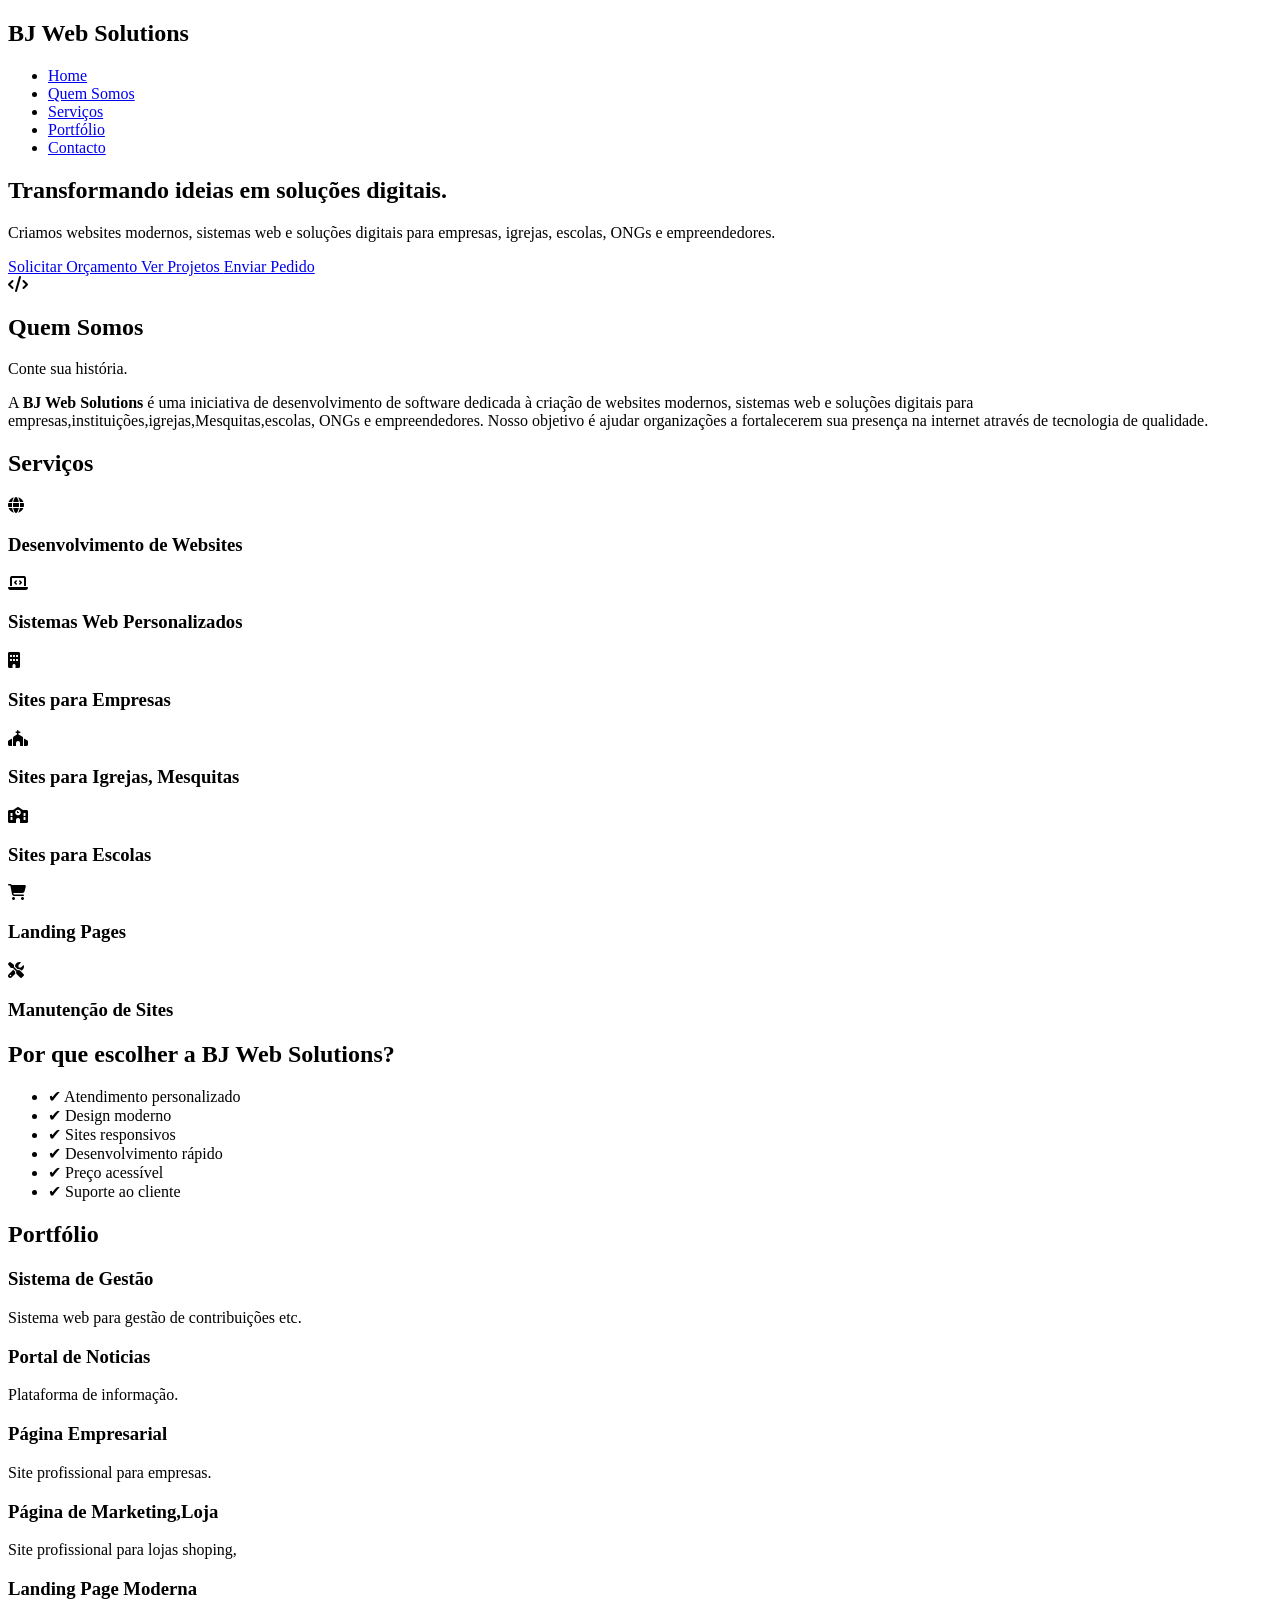
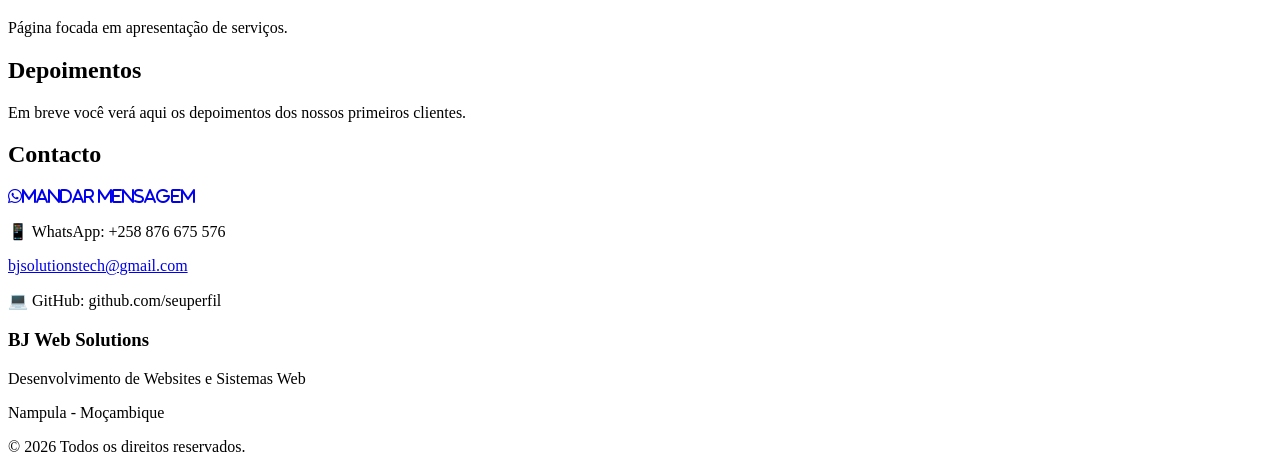
==== index.html @ 7e1ea4fd "Add files via upload" ====
<!DOCTYPE html>
<html lang="pt-MZ">
<head>
    <meta charset="UTF-8">
    <meta name="viewport" content="width=device-width, initial-scale=1.0">
    <title>BJ Web Solutions | Soluções Digitais</title>

    <link rel="stylesheet" href="../BJ-Tech/tech.chat.css">
    <link rel="stylesheet" href="https://cdnjs.cloudflare.com/ajax/libs/font-awesome/6.4.0/css/all.min.css">

</head>

<body>

<header>
    <nav>
        <h2 class="logo">BJ Web Solutions</h2>

        <ul>
            <li><a href="#home">Home</a></li>
            <li><a href="#sobre">Quem Somos</a></li>
            <li><a href="#servicos">Serviços</a></li>
            <li><a href="#portfolio">Portfólio</a></li>
            <li><a href="#contacto">Contacto</a></li>
        </ul>
    </nav>
</header>


<section id="home" class="hero">

    <div class="hero-text">

        <h1>
            Transformando ideias em
            <span>soluções digitais.</span>
        </h1>

        <p>
            Criamos websites modernos, sistemas web e soluções digitais
            para empresas, igrejas, escolas, ONGs e empreendedores.
        </p>


        <div class="buttons">
            <a href="#contacto" class="btn">
                Solicitar Orçamento
            </a>

            <a href="#portfolio" class="btn secondary">
                Ver Projetos
            </a>

            <a href="#" class="btn terciario">
                Enviar Pedido
            </a>
        </div>

    </div>


    <div class="hero-image">
        <i class="fa-solid fa-code"></i>
    </div>

</section>



<section id="sobre">

<h2>Quem Somos</h2>

<p>
Conte sua história.
</p>

<p>
A <strong>BJ Web Solutions</strong> é uma iniciativa de desenvolvimento
de software dedicada à criação de websites modernos, sistemas web e
soluções digitais para empresas,instituiç&otilde;es,igrejas,Mesquitas,escolas, ONGs e empreendedores.

Nosso objetivo é ajudar organizações a fortalecerem sua presença na
internet através de tecnologia de qualidade.
</p>

</section>




<section id="servicos">

<h2>Serviços</h2>


<div class="cards">


<div class="card">
<i class="fa-solid fa-globe"></i>
<h3>Desenvolvimento de Websites</h3>
</div>


<div class="card">
<i class="fa-solid fa-laptop-code"></i>
<h3>Sistemas Web Personalizados</h3>
</div>


<div class="card">
<i class="fa-solid fa-building"></i>
<h3>Sites para Empresas</h3>
</div>


<div class="card">
<i class="fa-solid fa-church"></i>
<h3>Sites para Igrejas, Mesquitas</h3>
</div>


<div class="card">
<i class="fa-solid fa-school"></i>
<h3>Sites para Escolas</h3>
</div>


<div class="card">
<i class="fa-solid fa-cart-shopping"></i>
<h3>Landing Pages</h3>
</div>


<div class="card">
<i class="fa-solid fa-screwdriver-wrench"></i>
<h3>Manutenção de Sites</h3>
</div>


</div>

</section>




<section id="porque">

<h2>Por que escolher a BJ Web Solutions?</h2>

<ul class="check">
<li>✔ Atendimento personalizado</li>
<li>✔ Design moderno</li>
<li>✔ Sites responsivos</li>
<li>✔ Desenvolvimento rápido</li>
<li>✔ Preço acessível</li>
<li>✔ Suporte ao cliente</li>
</ul>

</section>




<section id="portfolio">

<h2>Portfólio</h2>


<div class="cards">


<div class="card">
<h3>Sistema de Gest&atilde;o</h3>
<p>Sistema web para gestão de contribuições etc.</p>
</div>


<div class="card">
<h3>Portal de Noticias</h3>
<p>Plataforma de informação.</p>
</div>


<div class="card">
<h3>Página Empresarial</h3>
<p>Site profissional para empresas.</p>
</div>
<div class="card">
<h3>Página de Marketing,Loja</h3>
<p>Site profissional para lojas shoping,</p>
</div>

<div class="card">
<h3>Landing Page Moderna</h3>
<p>Página focada em apresentação de serviços.</p>
</div>


</div>


</section>




<section id="depoimentos">

<h2>Depoimentos</h2>

<p>
Em breve você verá aqui os depoimentos dos nossos primeiros clientes.
</p>

</section>



<section id="contacto">

<h2>Contacto</h2>
<!-- Botão WhatsApp Flutuante -->

    <a href="https://wa.me/258876675576" target="_blank" class="whatsapp-btn" title="Chat WhatsApp  "> 
    <i class="fa-brands fa-whatsapp" >Mandar Mensagem</i> 
</a>



<p>
📱 WhatsApp: +258 876 675 576
</p>

<p>
<a href=" bjsolutionstech@gmail.com"> bjsolutionstech@gmail.com</a>
</p>
<p>
💻 GitHub: github.com/seuperfil
</p>

<p>

</p>

</section>




<footer>

<h3>BJ Web Solutions</h3>

<p>
Desenvolvimento de Websites e Sistemas Web
</p>

<p>
Nampula - Moçambique
</p>

<p>
© 2026 Todos os direitos reservados.
</p>


</footer>



<script src="script.js"></script>

</body>
</html>
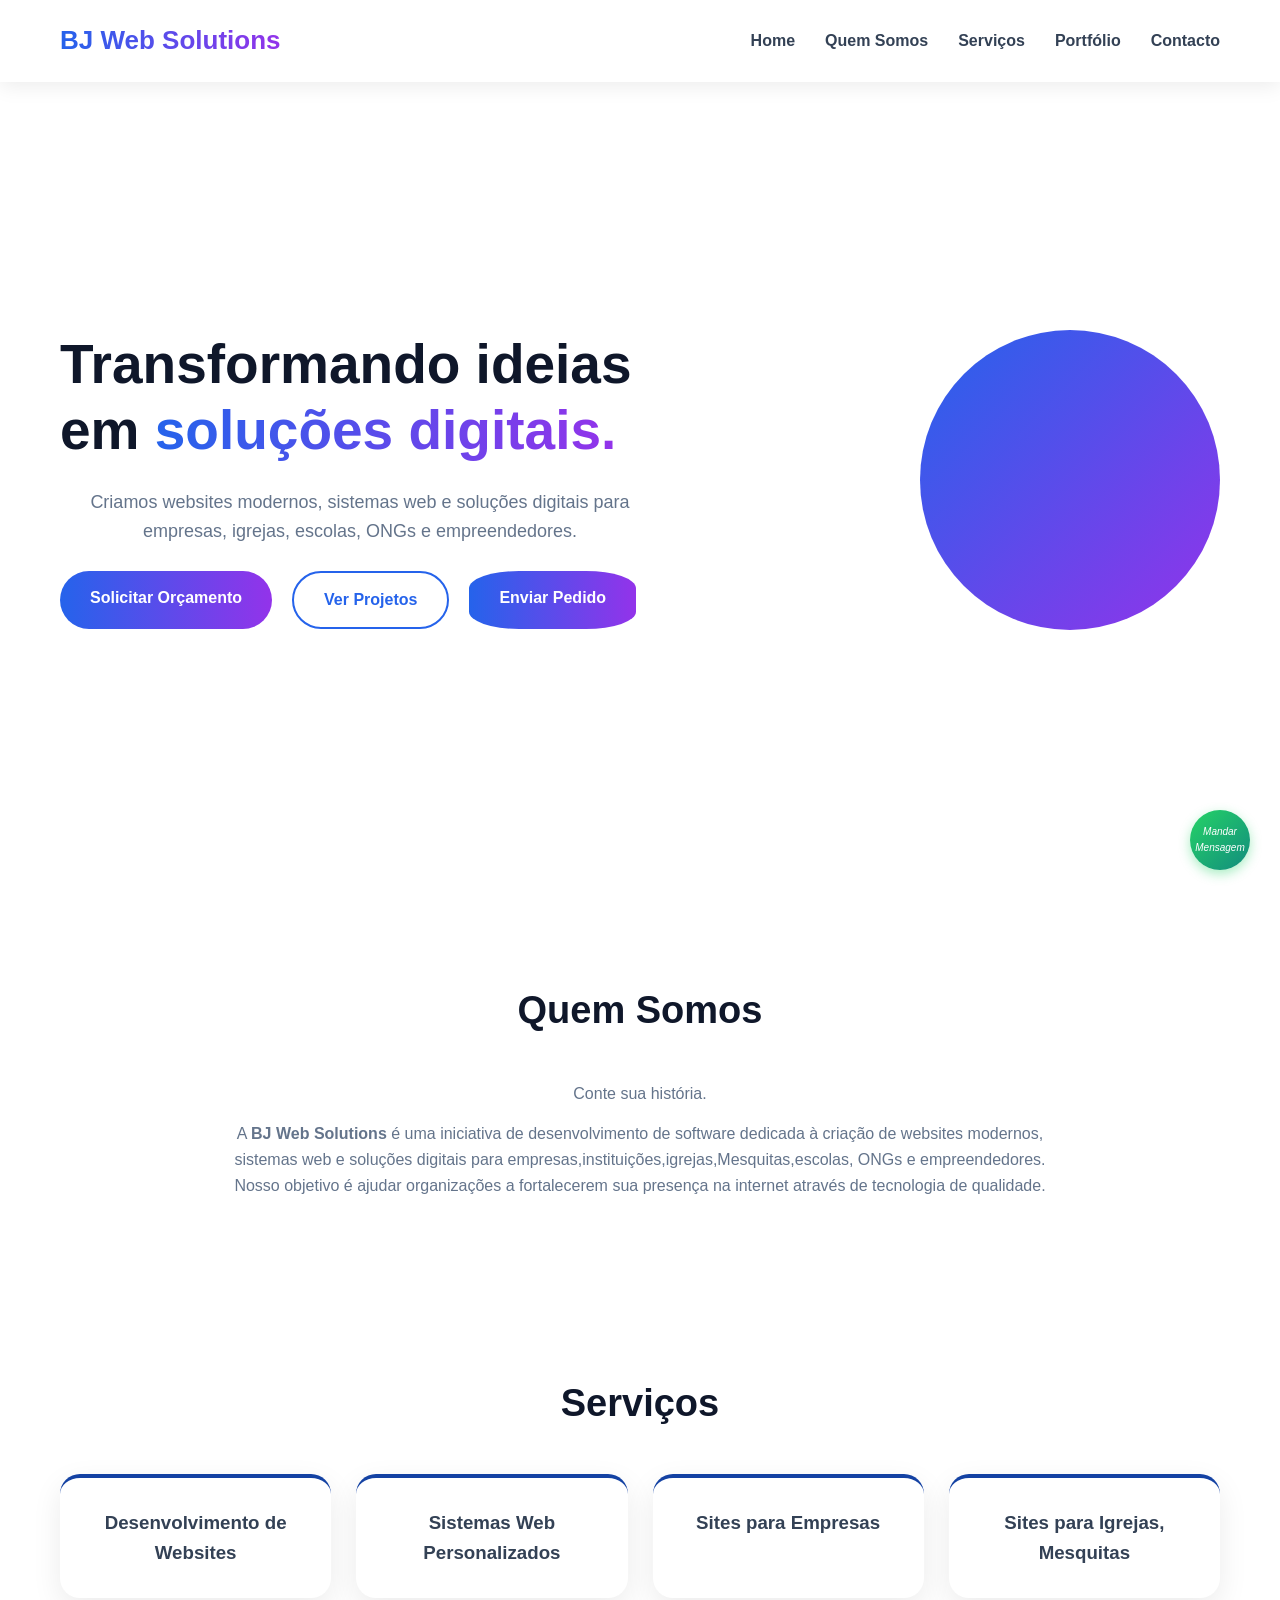
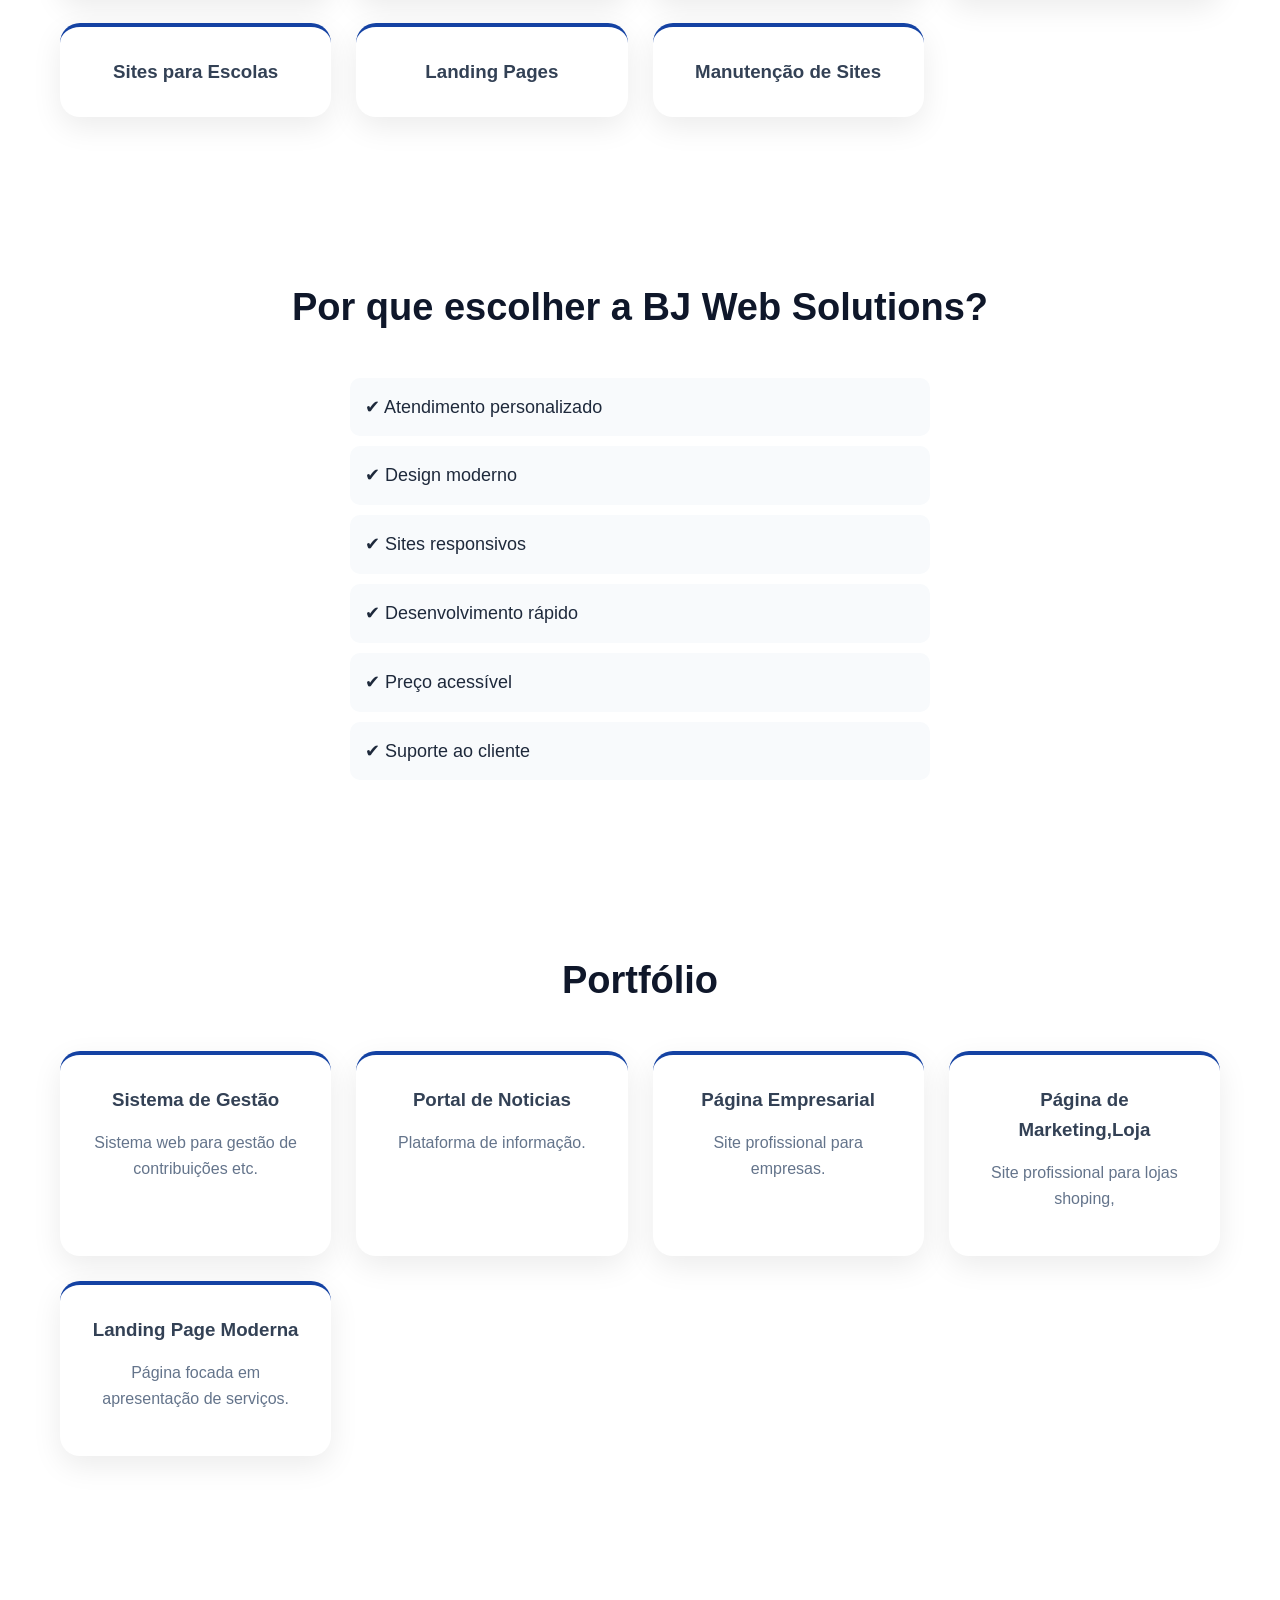
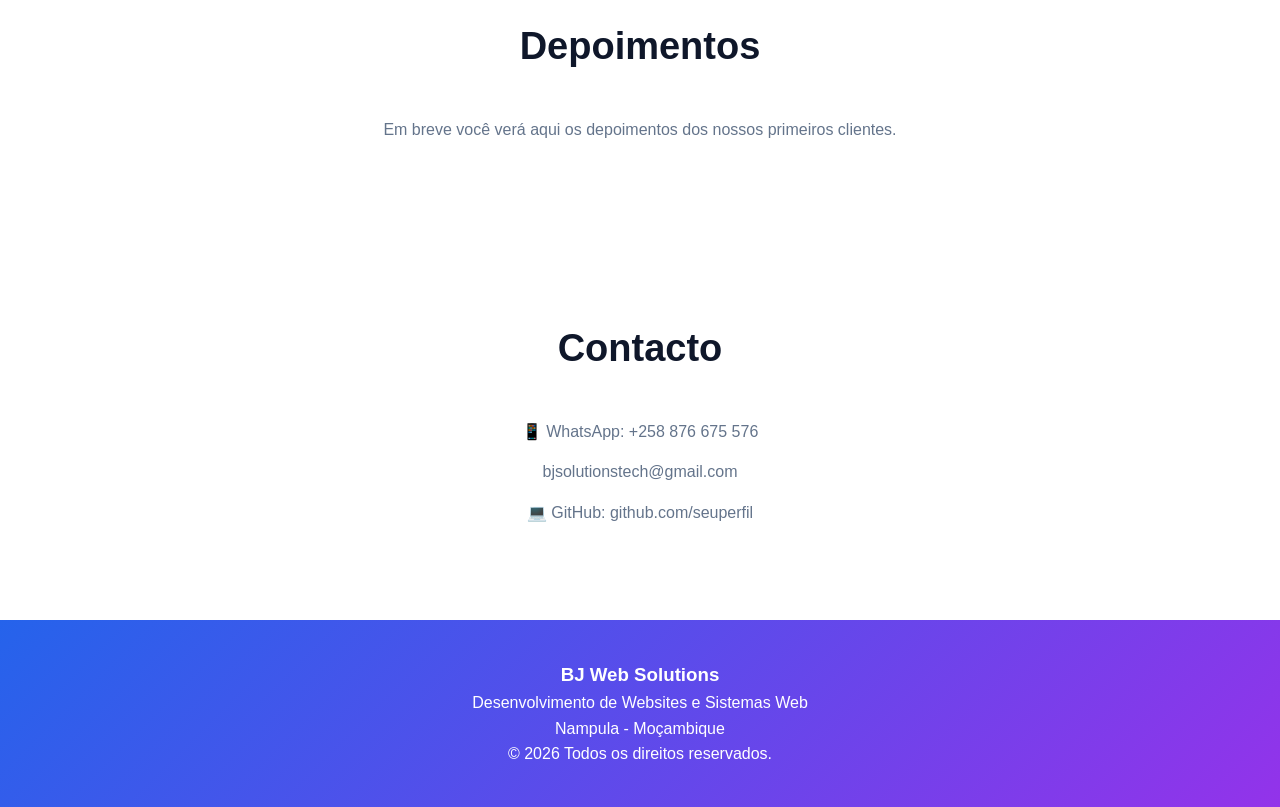
==== commit 38fc8a23: "Add files via upload" ====
--- a/index.html
+++ b/index.html
@@ -4,9 +4,627 @@
     <meta charset="UTF-8">
     <meta name="viewport" content="width=device-width, initial-scale=1.0">
     <title>BJ Web Solutions | Soluções Digitais</title>
-
-    <link rel="stylesheet" href="../BJ-Tech/tech.chat.css">
-    <link rel="stylesheet" href="https://cdnjs.cloudflare.com/ajax/libs/font-awesome/6.4.0/css/all.min.css">
+<style>
+    
+*{
+    margin:0;
+    padding:0;
+    box-sizing:border-box;
+    font-family:'Segoe UI', Arial, sans-serif;
+}
+
+
+html{
+    scroll-behavior:smooth;
+}
+
+
+body{
+    background:#ffffff;
+    color:#1e293b;
+    line-height:1.6;
+}
+
+header{
+
+    position:fixed;
+    top:0;
+    width:100%;
+    z-index:1000;
+
+    background:rgba(255,255,255,0.9);
+    backdrop-filter:blur(10px);
+
+    box-shadow:0 4px 20px rgba(0,0,0,0.08);
+
+}
+
+
+nav{
+
+    max-width:1200px;
+    margin:auto;
+
+    display:flex;
+    justify-content:space-between;
+    align-items:center;
+
+    padding:20px;
+
+}
+
+
+
+.logo{
+
+    font-size:26px;
+    font-weight:800;
+
+    background:linear-gradient(
+        90deg,
+        #2563eb,
+        #9333ea
+    );
+
+    -webkit-background-clip:text;
+    color:transparent;
+
+}
+
+
+
+nav ul{
+
+    display:flex;
+    list-style:none;
+    gap:30px;
+
+}
+
+
+nav a{
+
+    text-decoration:none;
+    color:#334155;
+    font-weight:600;
+
+    transition:.3s;
+
+}
+
+
+nav a:hover{
+
+    color:#2563eb;
+
+}
+
+.hero{
+
+    min-height:100vh;
+
+    display:flex;
+    align-items:center;
+    justify-content:space-between;
+
+    max-width:1200px;
+    margin:auto;
+
+    padding:120px 20px 60px;
+
+}
+
+
+.hero-text{
+
+    max-width:600px;
+
+    animation:slideLeft 1s ease;
+
+}
+
+
+
+.hero h1{
+
+    font-size:55px;
+    line-height:1.2;
+
+    color:#0f172a;
+
+}
+
+
+
+.hero h1 span{
+
+    background:linear-gradient(
+        90deg,
+        #2563eb,
+        #9333ea
+    );
+
+    -webkit-background-clip:text;
+    color:transparent;
+
+}
+
+
+
+.hero p{
+
+    margin:25px 0;
+
+    font-size:18px;
+
+    color:#64748b;
+
+}
+
+
+
+.buttons{
+
+    display:flex;
+    gap:20px;
+
+}
+
+
+
+.btn{
+
+    padding:14px 30px;
+
+    border-radius:30px;
+
+    background:linear-gradient(
+        90deg,
+        #2563eb,
+        #9333ea
+    );
+
+    color:white;
+
+    text-decoration:none;
+
+    font-weight:bold;
+
+    transition:.4s;
+
+}
+
+
+
+.btn:hover{
+
+    transform:translateY(-5px);
+
+    box-shadow:
+    0 15px 30px rgba(37,99,235,.35);
+
+}
+
+
+
+.secondary{
+
+    background:white;
+
+    color:#2563eb;
+
+    border:2px solid #2563eb;
+
+}
+.terciario{
+    background-color: #334155;
+    color:white;
+    border-radius: 30%;
+}
+
+
+
+.secondary:hover{
+
+    background:#2563eb;
+    color:white;
+
+}
+
+
+
+
+.hero-image{
+
+    width:300px;
+    height:300px;
+
+    border-radius:50%;
+
+    display:flex;
+    align-items:center;
+    justify-content:center;
+
+    background:
+    linear-gradient(
+        135deg,
+        #2563eb,
+        #9333ea
+    );
+
+    animation:float 3s infinite ease-in-out;
+
+}
+
+
+.hero-image i{
+
+    font-size:120px;
+    color:white;
+
+}
+
+section{
+
+    max-width:1200px;
+
+    margin:auto;
+
+    padding:80px 20px;
+
+}
+
+
+
+section h2{
+
+    text-align:center;
+
+    font-size:38px;
+
+    margin-bottom:40px;
+
+    color:#0f172a;
+
+}
+section.h2>nav>a{
+     text-align:center;
+
+    font-size:38px;
+
+    margin-bottom:40px;
+
+    color:#0f172a;
+
+}
+
+
+
+
+section p{
+
+    text-align:center;
+
+    max-width:850px;
+
+    margin:15px auto;
+
+    color:#64748b;
+
+}
+section p a{
+
+    text-align:center;
+    text-decoration: none;
+
+    max-width:850px;
+
+    margin:15px auto;
+
+    color:#64748b;
+    
+
+}
+section p a:hover{
+    transform: translateY(-4px);
+
+}
+
+.cards{
+
+    display:grid;
+
+    grid-template-columns:
+    repeat(auto-fit,minmax(250px,1fr));
+
+    gap:25px;
+
+}
+
+.card{
+
+    background:white;
+
+    padding:30px;
+
+    border-radius:20px;
+
+    text-align:center;
+
+    box-shadow:
+    0 10px 30px rgba(0,0,0,.08);
+
+    transition:.4s;
+
+    border-top:4px solid #1442a3;
+
+}
+
+
+
+.card:hover{
+
+    transform:translateY(-10px);
+
+    box-shadow:
+    0 20px 40px rgba(37,99,235,.2);
+
+}
+
+
+
+.card i{
+
+    font-size:40px;
+
+    margin-bottom:20px;
+
+    color:#2563eb;
+
+}
+
+
+
+.card h3{
+
+    color:#334155;
+
+}
+
+
+.check{
+
+    max-width:600px;
+
+    margin:auto;
+
+    list-style:none;
+
+}
+
+
+
+.check li{
+
+    padding:15px;
+
+    background:#f8fafc;
+
+    margin:10px;
+
+    border-radius:10px;
+
+    font-size:18px;
+
+}
+
+footer{
+
+    background:
+    linear-gradient(
+        135deg,
+        #2563eb,
+        #9333ea
+    );
+
+    color:white;
+
+    text-align:center;
+
+    padding:40px 20px;
+
+}
+
+
+
+footer p{
+
+    color:white;
+
+}
+
+@keyframes float{
+
+    0%,100%{
+
+        transform:translateY(0);
+
+    }
+
+
+    50%{
+
+        transform:translateY(-20px);
+
+    }
+
+}
+
+
+
+@keyframes slideLeft{
+
+    from{
+
+        opacity:0;
+        transform:translateX(-50px);
+
+    }
+    to{
+
+        opacity:1;
+        transform:translateX(0);
+
+    }
+
+}
+
+@media(max-width:850px){
+
+
+nav{
+
+    flex-direction:column;
+    gap:15px;
+
+}
+
+
+nav ul{
+
+    gap:15px;
+    flex-wrap:wrap;
+    justify-content:center;
+
+}
+
+
+
+.hero{
+
+    flex-direction:column;
+
+    text-align:center;
+
+}
+
+
+
+.hero h1{
+
+    font-size:38px;
+
+}
+
+
+
+.hero-image{
+
+    margin-top:40px;
+
+}
+
+
+
+.buttons{
+
+    justify-content:center;
+    flex-wrap:wrap;
+
+}
+
+
+}
+
+
+
+@media(max-width:500px){
+
+
+.logo{
+
+    font-size:22px;
+
+}
+
+
+nav ul{
+
+    font-size:14px;
+
+}
+
+
+
+.hero h1{
+
+    font-size:32px;
+
+}
+
+
+
+.hero-image{
+
+    width:220px;
+    height:220px;
+
+}
+
+
+.hero-image i{
+
+    font-size:80px;
+
+}
+
+
+section h2{
+
+    font-size:30px;
+
+}
+
+
+}
+
+/* Botão WhatsApp Flutuante */
+.whatsapp-btn {
+    position: fixed;
+    bottom: 30px;
+    right: 30px;
+    width: 60px;
+    height: 60px;
+    background: linear-gradient(135deg, #25d366, #128c7e);
+    border-radius: 50%;
+    display: flex;
+    align-items: center;
+    justify-content: center;
+    z-index: 999;
+    cursor: pointer;
+    text-decoration: none;
+    box-shadow: 0 4px 12px rgba(37, 211, 102, 0.4);
+    transition: all 0.3s ease;
+}
+
+.whatsapp-btn i {
+    font-size: 32px;
+    color: white;
+    font-size: 10px;
+    text-align: center;
+
+}
+
+.whatsapp-btn:hover {
+    transform: scale(1.1);
+    box-shadow: 0 6px 20px rgba(37, 211, 102, 0.6);
+    background: linear-gradient(135deg, #128c7e, #25d366);
+}
+
+.whatsapp-btn:active {
+    transform: scale(0.95);
+}
+</style>
 
 </head>
 
@@ -271,7 +889,103 @@
 
 
 
-<script src="script.js"></script>
+<script>
+const elementos = document.querySelectorAll(
+    ".card, section h2, section p, .check li"
+);
+
+
+const observer = new IntersectionObserver((entradas)=>{
+
+    entradas.forEach((entrada)=>{
+
+        if(entrada.isIntersecting){
+
+            entrada.target.classList.add("mostrar");
+
+        }
+
+    });
+
+
+},{
+    threshold:0.15
+});
+
+
+
+elementos.forEach((elemento)=>{
+
+    elemento.classList.add("animar");
+
+    observer.observe(elemento);
+
+});
+
+
+
+
+
+// Ano automático no rodapé
+
+const ano = new Date().getFullYear();
+
+const footerText = document.querySelector("footer p:last-child");
+
+
+if(footerText){
+
+    footerText.innerHTML =
+    `© ${ano} Todos os direitos reservados.`;
+
+}
+
+
+
+
+
+// Efeito de navegação ao clicar nos links
+
+document.querySelectorAll("nav a").forEach(link=>{
+
+
+    link.addEventListener("click", function(e){
+
+
+        const destino =
+        document.querySelector(
+            this.getAttribute("href")
+        );
+
+
+        if(destino){
+
+            e.preventDefault();
+
+
+            destino.scrollIntoView({
+
+                behavior:"smooth"
+
+            });
+
+        }
+
+
+    });
+
+
+});
+
+
+
+
+
+// Mensagem no console
+
+console.log(
+"BJ Web Solutions carregado com sucesso 🚀"
+);</script>
 
 </body>
 </html>
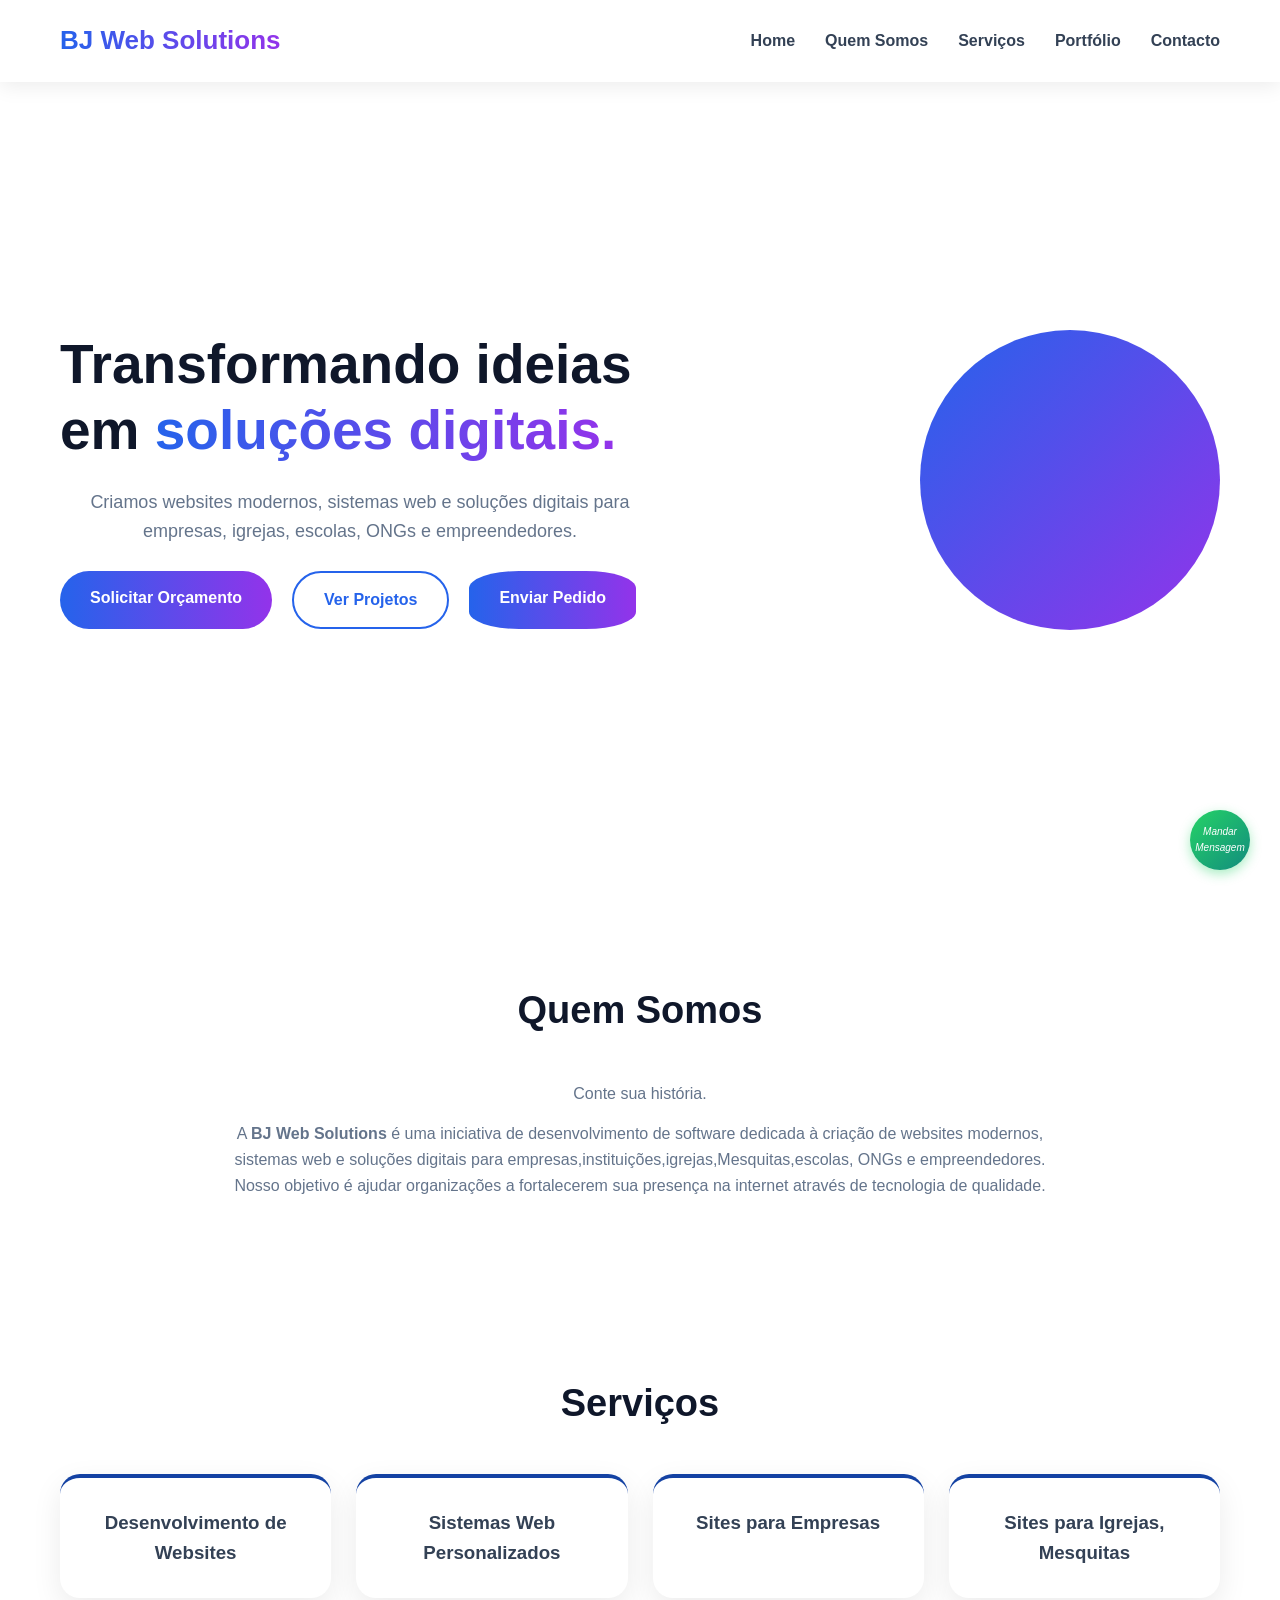
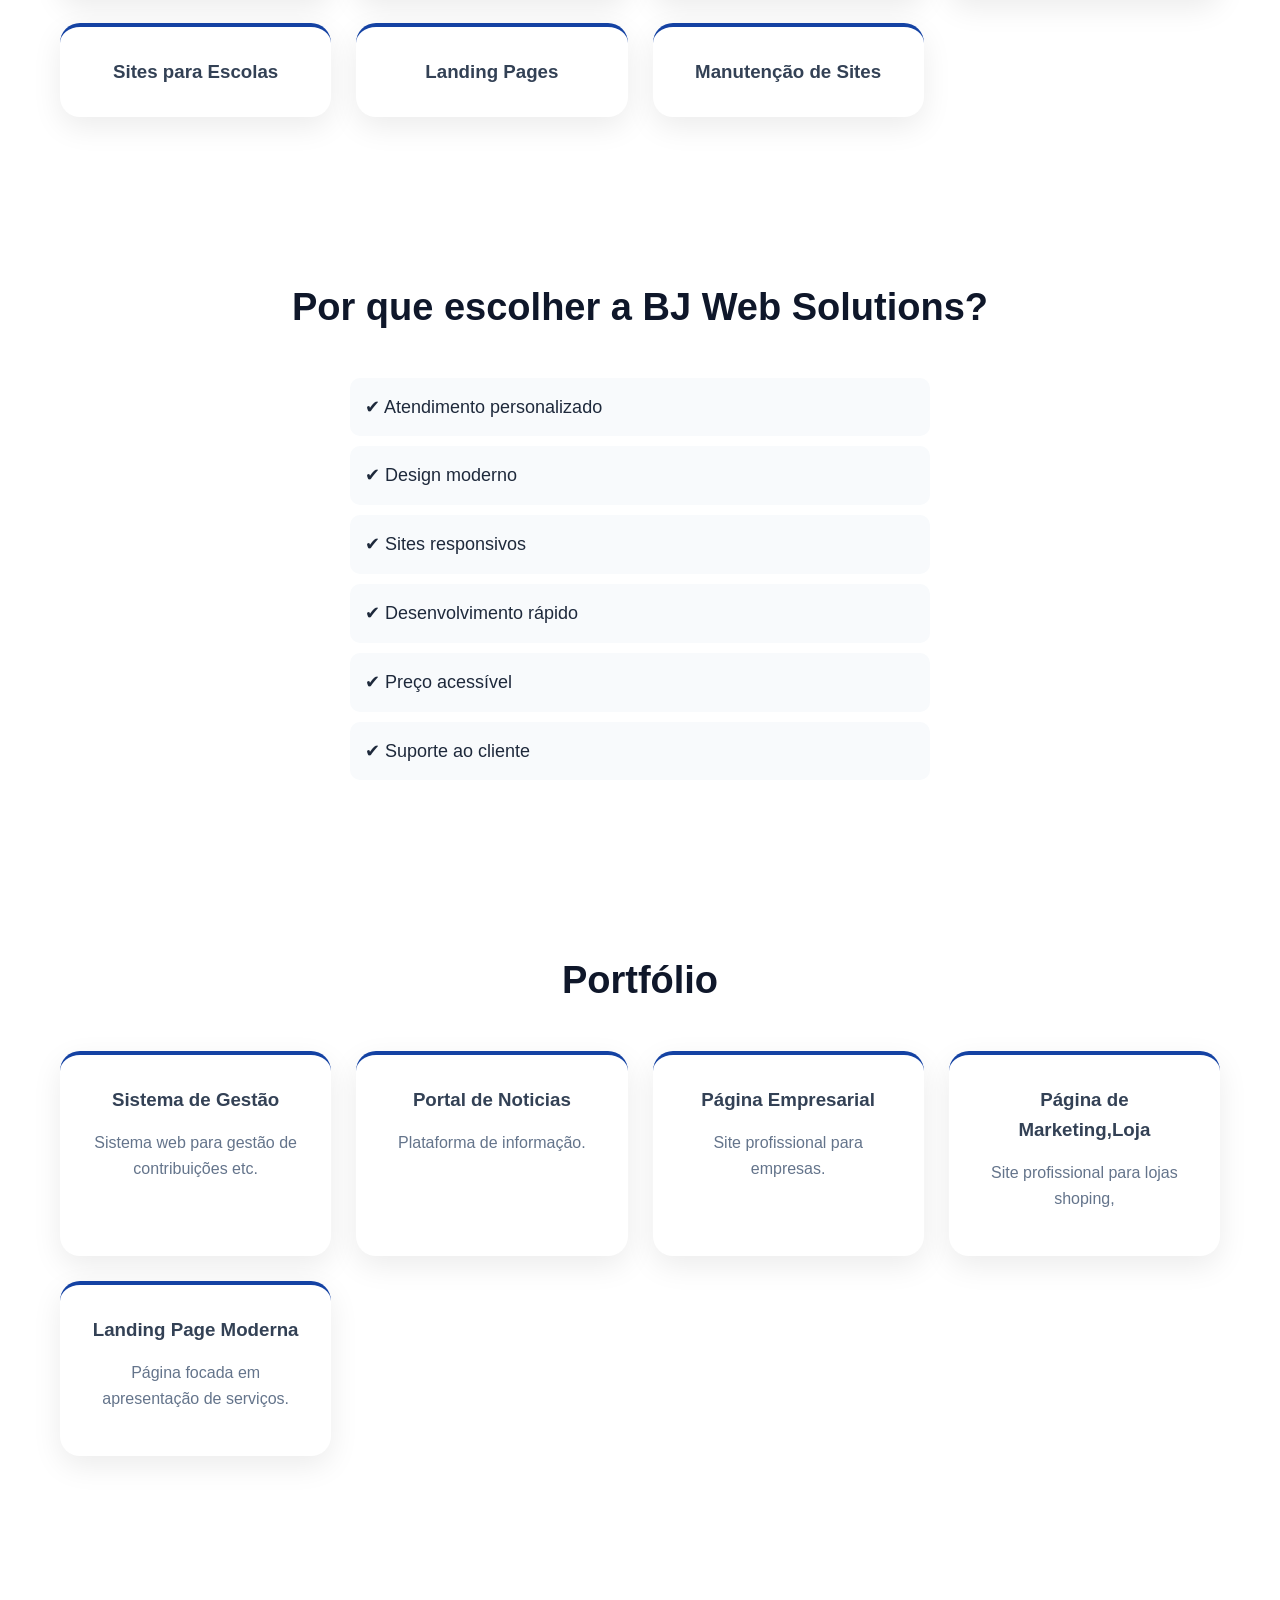
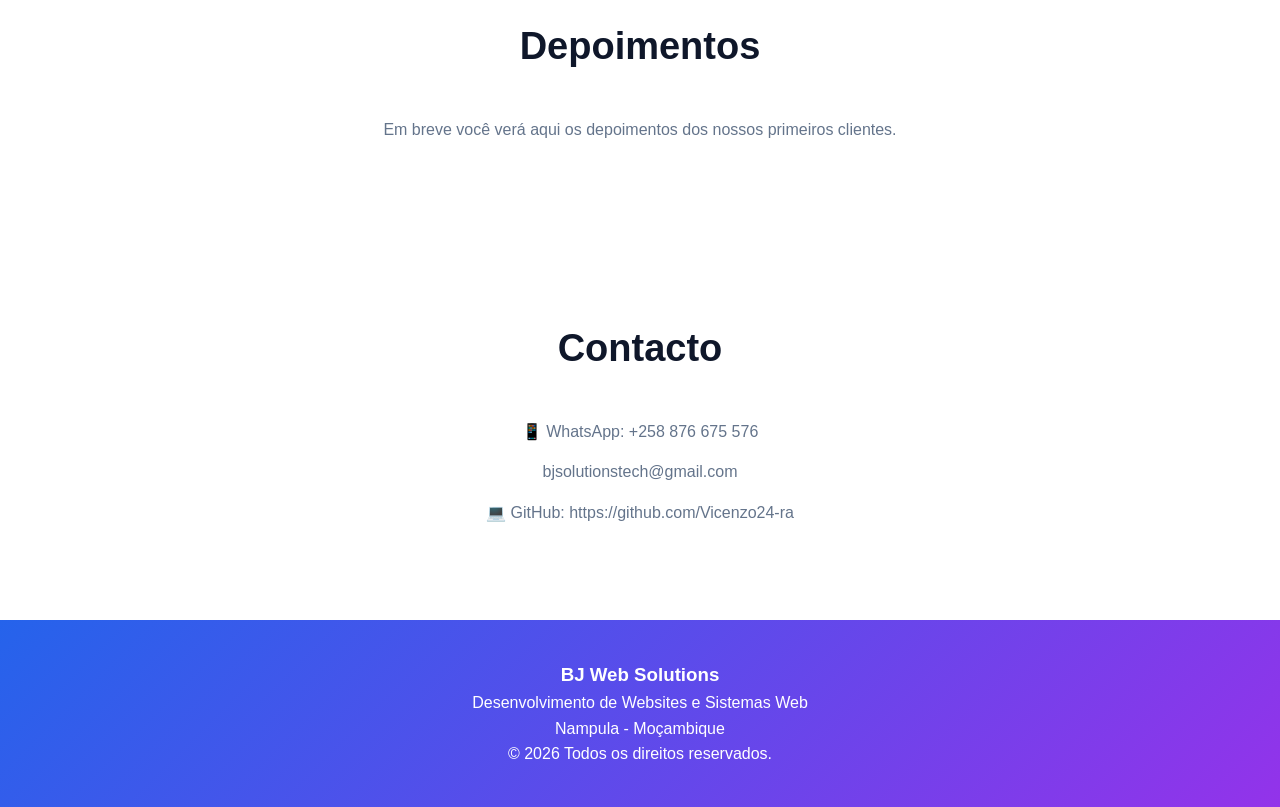
==== commit c918122b: "Add files via upload" ====
--- a/index.html
+++ b/index.html
@@ -856,7 +856,7 @@
 <a href=" bjsolutionstech@gmail.com"> bjsolutionstech@gmail.com</a>
 </p>
 <p>
-💻 GitHub: github.com/seuperfil
+💻 GitHub: https://github.com/Vicenzo24-ra
 </p>
 
 <p>
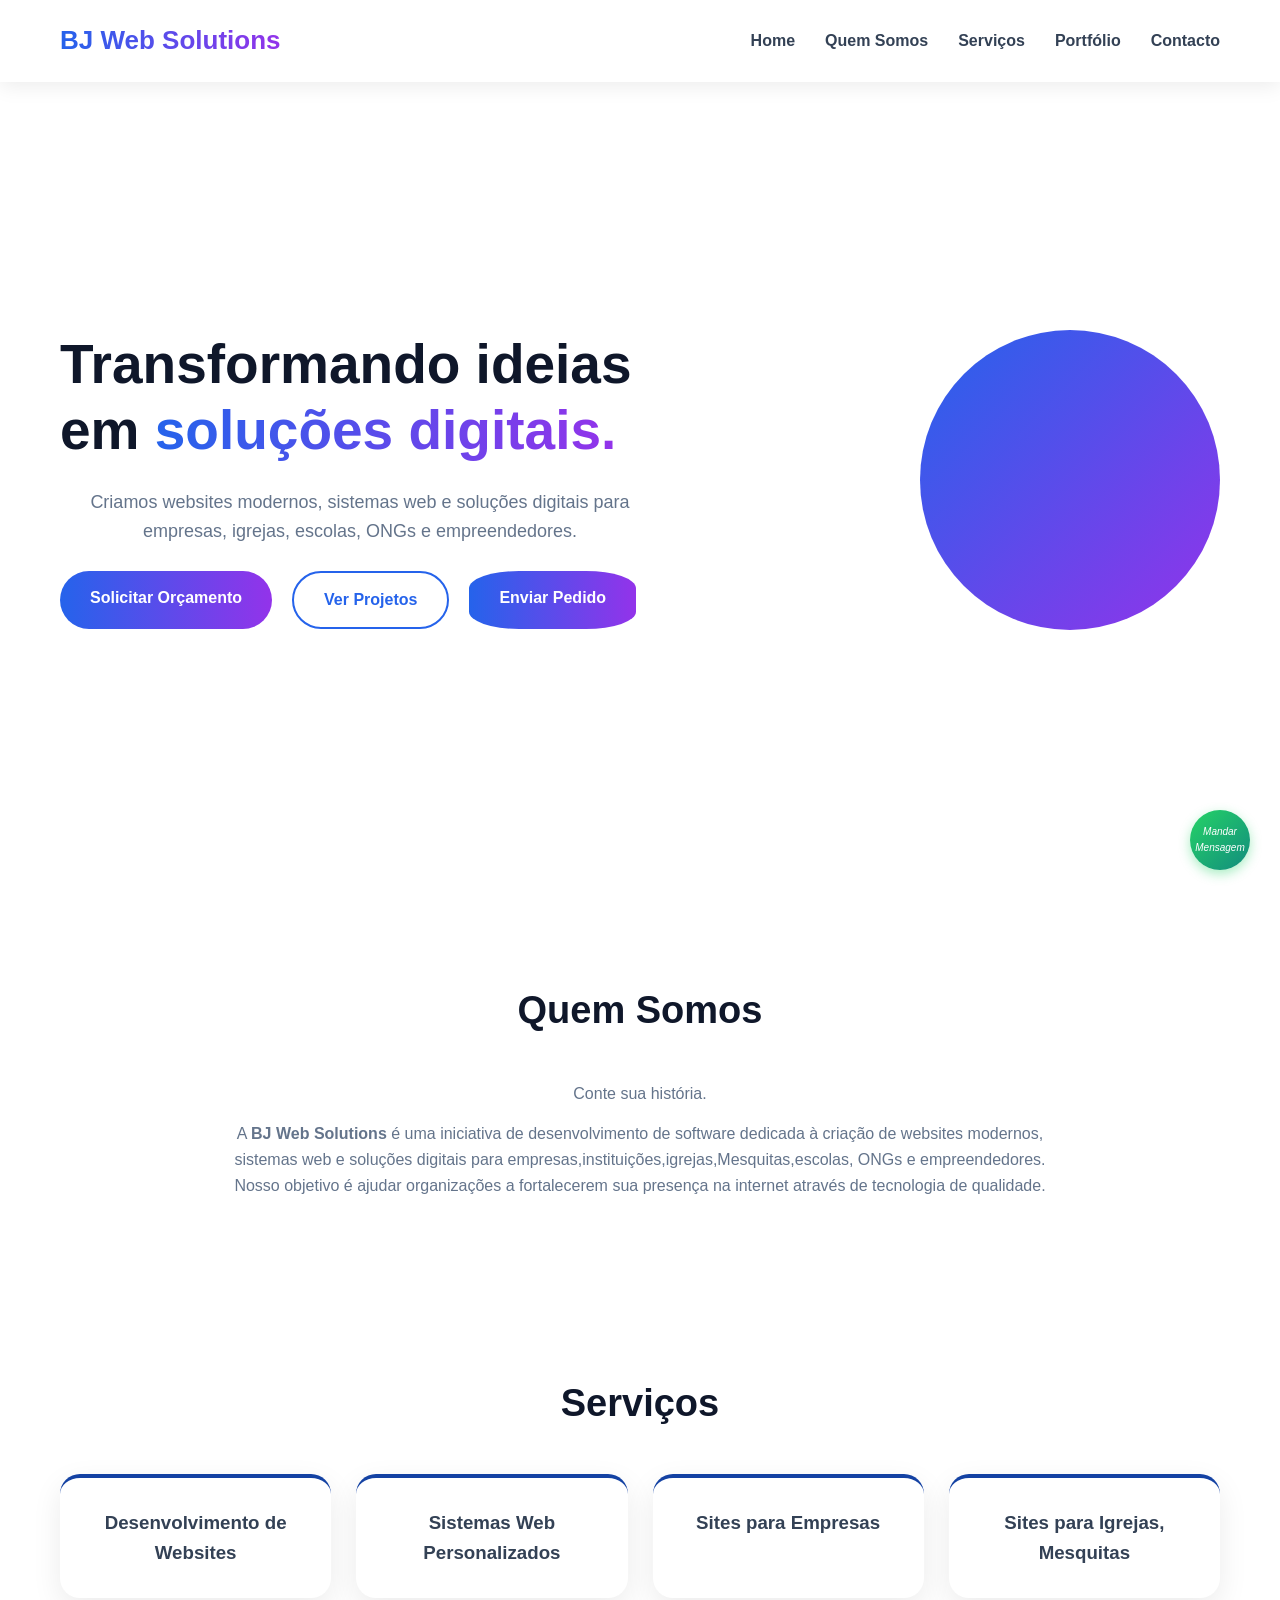
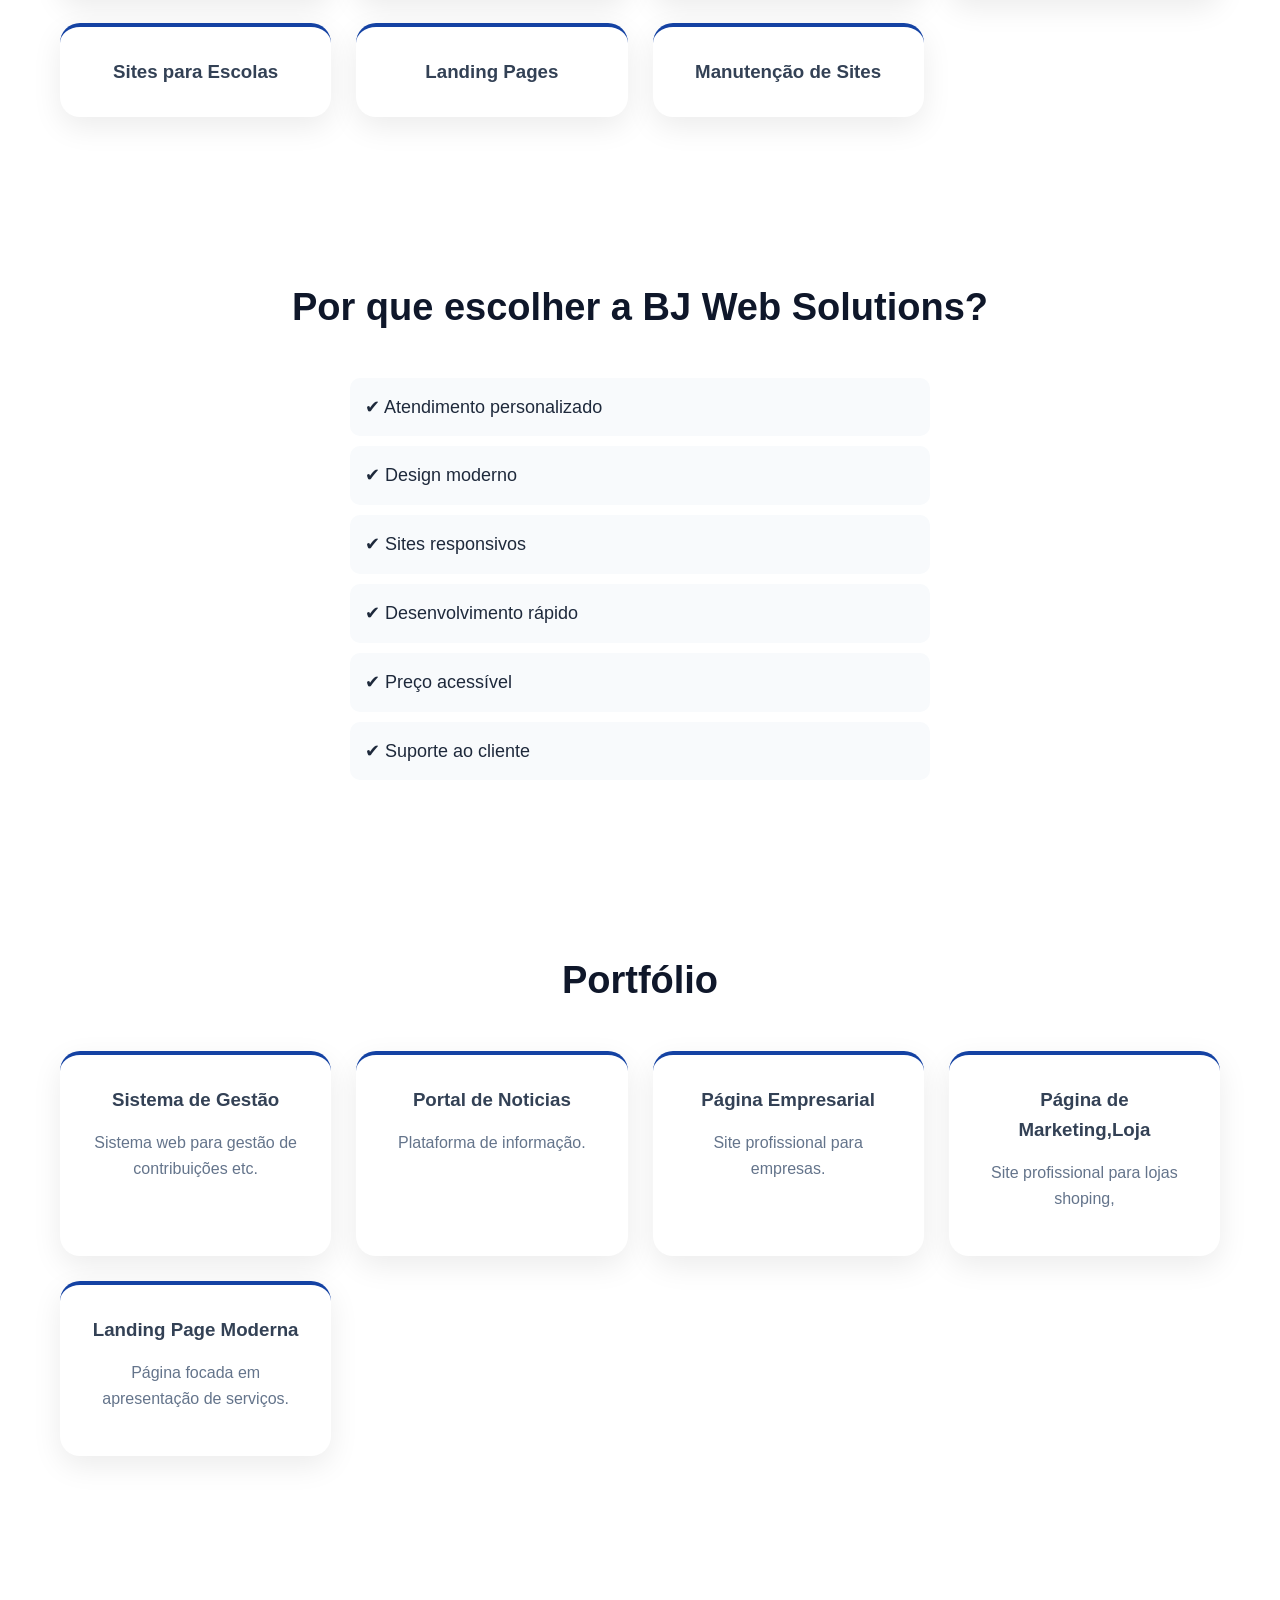
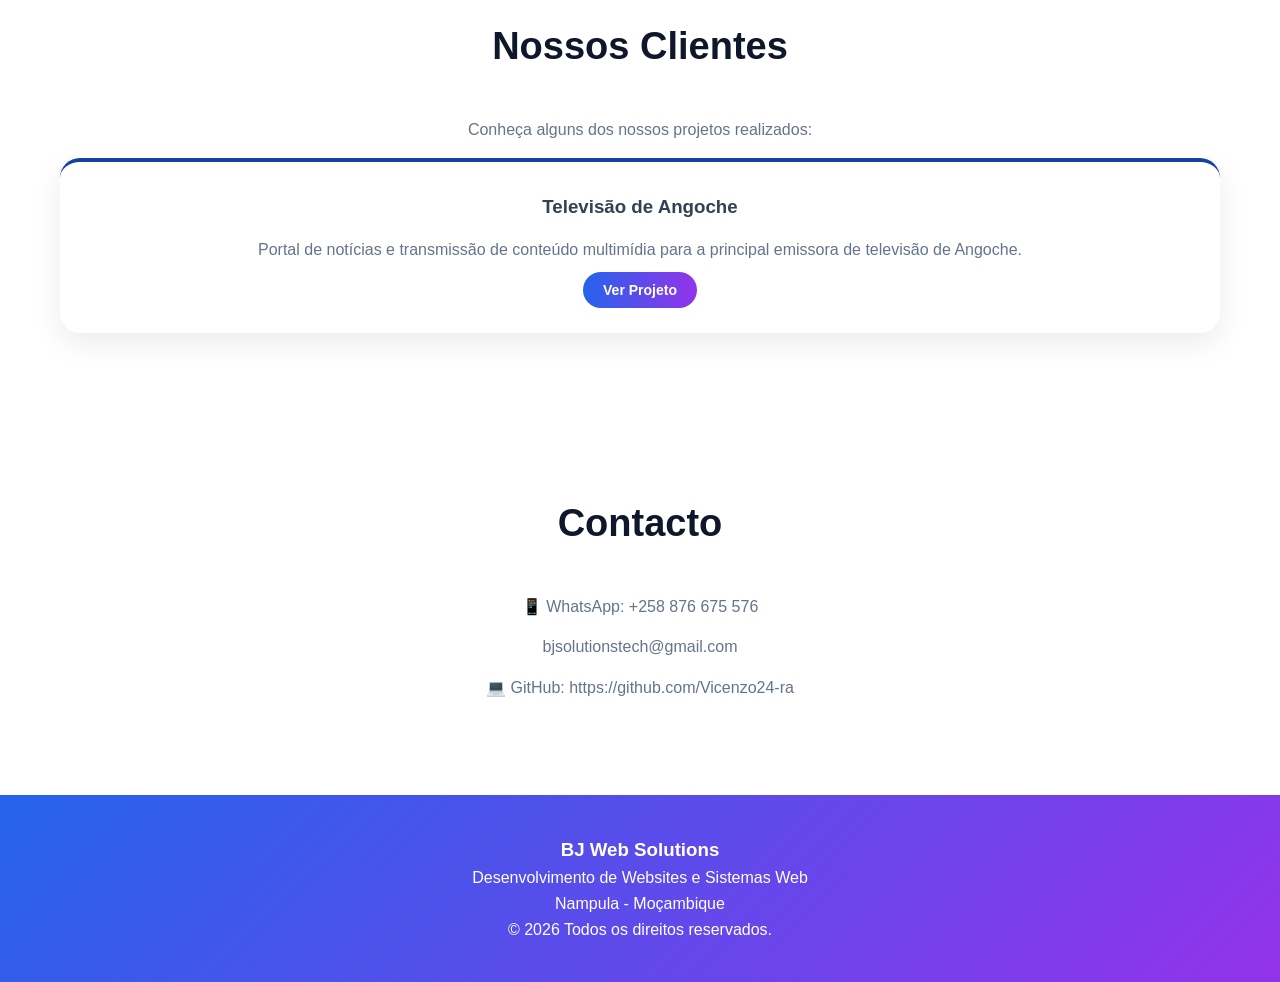
==== commit d6106541: "Add files via upload" ====
--- a/index.html
+++ b/index.html
@@ -577,7 +577,10 @@
     font-size:80px;
 
 }
-
+.linkou a{
+    color: #2563eb;
+    font-style: italic;
+}
 
 section h2{
 
@@ -827,11 +830,22 @@
 
 <section id="depoimentos">
 
-<h2>Depoimentos</h2>
+<h2>Nossos Clientes</h2>
 
 <p>
-Em breve você verá aqui os depoimentos dos nossos primeiros clientes.
+    Conheça alguns dos nossos projetos realizados:
 </p>
+
+<div class="cards">
+
+<div class="card">
+    <i class="fa-solid fa-tv"></i>
+    <h3>Televisão de Angoche</h3>
+    <p>Portal de notícias e transmissão de conteúdo multimídia para a principal emissora de televisão de Angoche.</p>
+    <a href="https://televisaodeangoche.kesug.com/?i=1" target="_blank" class="btn" style="margin-top: 15px; padding: 10px 20px; font-size: 14px;">Ver Projeto</a>
+</div>
+
+</div>
 
 </section>
 
